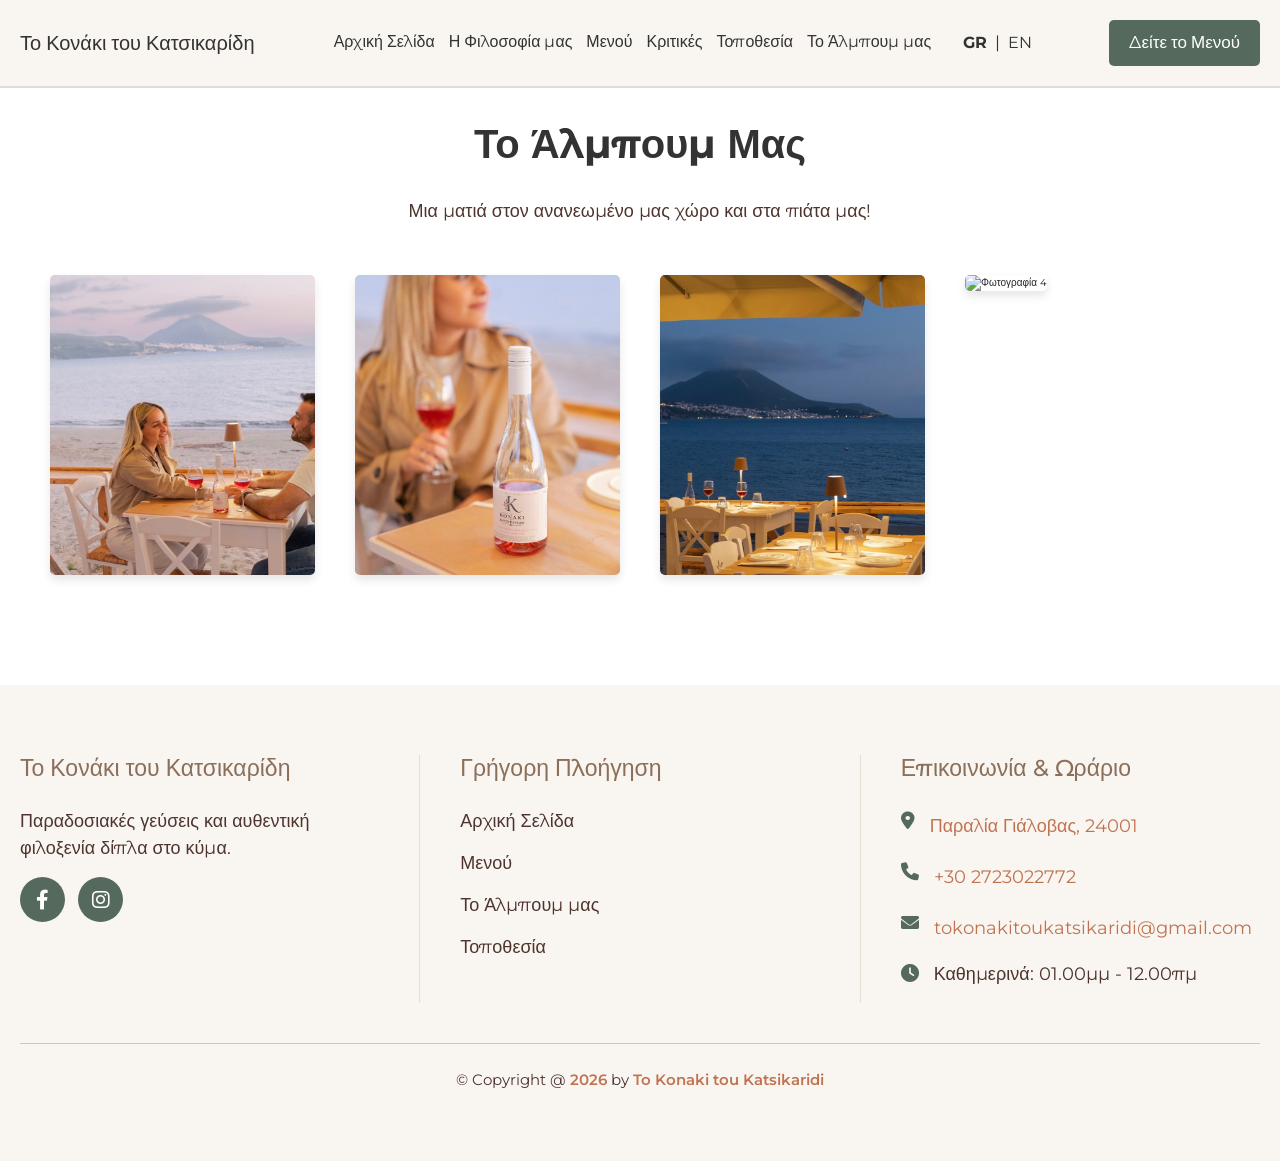
==== album.html @ 1544dc72 "Add Album page, update navigation, and redesign footer section layout" ====
<!DOCTYPE html>
<html lang="gr">

<head>
    <meta charset="UTF-8">
    <meta name="viewport" content="width=device-width, initial-scale=1.0">
    <title data-lang-key="site_title">Το Κονάκι του Κατσικαρίδη - Album</title>

    <!-- CDN links -->
    <link rel="stylesheet" href="https://cdnjs.cloudflare.com/ajax/libs/font-awesome/6.0.0/css/all.min.css">
    <link rel="stylesheet" href="https://cdnjs.cloudflare.com/ajax/libs/bootstrap/4.6.1/css/bootstrap.min.css">

    <!-- Custom CSS file -->
    <link rel="stylesheet" href="style.css">
</head>

<body>
    <!-- header section starts -->
    <header class="header fixed-top">
        <div class="container">
            <div class="row align-items-center justify-content-between">
                <a href="index.html#home" class="logo" data-lang-key="site_title"><span> Το Κονάκι του Κατσικαρίδη</span></a>
                <nav class="nav">
                    <a href="index.html#home" data-lang-key="nav_home">Αρχική Σελίδα</a>
                    <a href="index.html#about" data-lang-key="nav_about">Η Φιλοσοφία μας</a>
                    <a href="ourmenu.html" data-lang-key="nav_menu">Μενού</a>
                    <a href="index.html#reviews" data-lang-key="nav_reviews">Κριτικές</a>
                    <a href="index.html#location" data-lang-key="nav_location">Τοποθεσία</a>
                    <a href="album.html" data-lang-key="nav_album">Album</a> <!-- Το link του Album -->
                    <div class="lang-switch">
                        <a href="#" class="lang-btn" data-lang="gr" onclick="setLanguage('gr'); return false;">GR</a> <span class="separator">|</span>
                        <a href="#" class="lang-btn" data-lang="en" onclick="setLanguage('en'); return false;">EN</a>
                    </div>
                </nav>
                <a href="ourmenu.html" class="link-btn" data-lang-key="btn_menu">Δείτε το Μενού</a>
                <div id="menu-btn" class="fas fa-bars"></div>
            </div>
        </div>
    </header>
    <!-- header section ends -->

    <!-- Album Section -->
    <section class="album-page" id="album-page" style="padding-top: 12rem; min-height: 70vh;">
        <h1 class="heading" data-lang-key="album_title">Το Άλμπουμ μας</h1>
        <p style="text-align: center; font-size: 1.8rem; color: var(--color-dark-brown); margin-bottom: 4rem;" data-lang-key="album_desc">Μια ματιά στον ανανεωμένο μας χώρο και στα πιάτα μας!</p>

        <!-- Χρησιμοποιώ την κλάση photo-gallery που ήδη έχεις στο CSS σου! -->
        <div class="photo-gallery" style="margin: 0 auto; max-width: 1200px;">
            <!-- Βάλε εδώ τις πραγματικές φωτογραφίες σου -->
            <div class="gallery-item">
                <img src="images/IMG_6953.jpeg" alt="Φωτογραφία 1">
            </div>
            <div class="gallery-item">
                <img src="images/IMG_6954.jpeg" alt="Φωτογραφία 2">
            </div>
            <div class="gallery-item">
                <img src="images/IMG_6955.jpeg" alt="Φωτογραφία 3">
            </div>
            <div class="gallery-item">
                <img src="images/DSCF7132.jpg" alt="Φωτογραφία 4">
            </div>
            <!-- Πρόσθεσε όσα div class="gallery-item" χρειάζεσαι -->
        </div>
    </section>

<!-- footer section starts -->
<section class="footer">
    <div class="box-container categories-layout">
        
        <!-- Brand / Social Media -->
        <div class="footer-box">
            <h3 data-lang-key="site_title">Το Κονάκι του Κατσικαρίδη</h3>
            <p data-lang-key="footer_desc">Παραδοσιακές γεύσεις και αυθεντική φιλοξενία δίπλα στο κύμα.</p>
            <div class="share">
                <a href="https://www.facebook.com/share/1BS15jGFNN/?mibextid=wwXIfr" class="fab fa-facebook-f" target="_blank"></a>
                <a href="https://www.instagram.com/to_konaki_tou_katsikaridi?igsh=MTZtYjVvM2cyajFvaA==" class="fab fa-instagram" target="_blank"></a>
            </div>
        </div>

        <div class="footer-divider"></div>
        <div class="footer-divider-mobile"></div>

        <!-- Quick Links -->
        <div class="footer-box links">
            <h3 data-lang-key="footer_links_title">Γρήγορη Πλοήγηση</h3>
            <a href="index.html#home"><span data-lang-key="nav_home">Αρχική Σελίδα</span></a>
            <a href="ourmenu.html"><span data-lang-key="nav_menu">Μενού</span></a>
            <a href="album.html"><span data-lang-key="nav_album">Album</span></a>
            <a href="index.html#location"><span data-lang-key="nav_location">Τοποθεσία</span></a>
        </div>

        <div class="footer-divider"></div>
        <div class="footer-divider-mobile"></div>

        <!-- Contact Info -->
        <div class="footer-box contact-info">
            <h3 data-lang-key="footer_contact_title">Επικοινωνία & Ωράριο</h3>
            <p><i class="fas fa-map-marker-alt"></i> <a href="https://maps.app.goo.gl/4RTwwAuMHnaNDugS8" target="_blank" class="info" data-lang-key="footer_address_text">Παραλία Γιάλοβας, 24001</a></p>
            <p><i class="fas fa-phone"></i> <a href="tel:+302723022772" class="info" data-lang-key="footer_phone_number">+30 2723022772</a></p>
            <p><i class="fas fa-envelope"></i> <a href="mailto:tokonakitoukatsikaridi@gmail.com" class="info" data-lang-key="footer_email_text">tokonakitoukatsikaridi@gmail.com</a></p>
            <p><i class="fas fa-clock"></i> <span data-lang-key="footer_hours_text">Καθημερινά: 01.00μμ - 12.00πμ</span></p>
        </div>

    </div>

    <div class="credit"> &copy; Copyright @ <span id="current-year"></span> by <span>To Konaki tou Katsikaridi</span></div>
</section>
<!-- footer section ends -->

    <!-- Lightbox Structure (Για να δουλεύει το ζουμ στις φώτο, όπως στο script.js σου) -->
    <div id="myLightbox" class="lightbox">
        <span class="close-btn">&times;</span>
        <img class="lightbox-content" id="lightbox-img">
    </div>

    <!-- Custom JS file link -->
    <script src="translations.js"></script>
    <script src="language.js"></script>
    <script src="script.js"></script>
</body>
</html>
---- style.css ----
@import url('https://fonts.googleapis.com/css2?family=Montserrat:wght@100;200;300;400;500;600&display=swap');

:root {
    --color-brand-green: #556a5d;
    --color-cream: #f9f6f1;
    --color-mocca: #8b6f5a;
    --color-dark-brown: #4e342e;
    --color-terracotta: #c17351;
    --color-gray: #d1c7b7;
    
   
    --bg-primary: var(--color-cream);
    --text-main: var(--color-dark-brown);
    --accent-color: var(--color-terracotta);
    --button-bg: var(--color-brand-green);
    --button-hover: var(--color-dark-brown);
    --white: #fff;
    --black: #333;
    --border: 0.2rem solid rgba(0, 0, 0, 0.1);
    --box-shadow: 0 0.5rem 1rem rgba(0, 0, 0, 0.1);
    --font-heading: 'Montserrat', sans-serif;
    --font-body: 'Montserrat', sans-serif;
}

* {
    font-family: 'Montserrat', sans-serif;
    margin: 0; padding: 0;
    box-sizing: border-box;
    outline: none; border: none;
    text-decoration: none !important;
}

*::-webkit-scrollbar {
    height: 0.5rem;
    width: 1rem;
}

*::-webkit-scrollbar-track {
    background-color: transparent;
}

*::-webkit-scrollbar-thumb {
    background-color: var(--color-gray);
}

html {
    font-size: 62.5%;
    overflow-x: hidden;
    scroll-behavior: smooth;
    scroll-padding-top: 6.5rem;
}

.link-btn {
    display: inline-block;
    padding: 1rem 3rem;
    border-radius: 0.5rem;
    background-color: var(--button-bg);
    cursor: pointer;
    font-size: 1.7rem;
    color: var(--white);
}

.link-btn:hover {
    background-color: var(--button-hover);
    color: var(--white);
}

.header {
    padding: 2rem;
    border-bottom: var(--border);
    background-color: var(--color-cream);
}

.header .logo {
    font-size: 2rem;
    color: var(--black);
}

.header .logo span {
    color: var(--color-terracotta);
}

.header .nav a {
    margin: 0 1rem;
    font-size: 1.7rem;
    color: var(--black);
}

.header .nav a:hover {
    color: var(--color-terracotta);
}

.lang-switch {
    display: inline-block;
    margin-left: 20px;
}

.lang-switch a {
    margin: 0 5px !important;
}

.lang-switch a.active {
    color: var(--color-terracotta);
}

.lang-switch .separator {
    font-size: 1.7rem;
    color: var(--black);
}

h1, h2, h3, h4 {
    font-family: var(--font-heading);
    color: var(--color-mocca);
}

#menu-btn {
    font-size: 2.5rem;
    color: var(--black);
    cursor: pointer;
    display: none;
}

.heading {
    text-align: center;
    font-size: 4rem;
    color: var(--black);
    font-weight: bolder;
    margin-bottom: 3rem;
}

.header .active {
    background-color: var(--white);
    box-shadow: var(--box-shadow);
    border: 0;
}


section {
    padding: 7rem 2rem;
}


/*HOME SECTION*/
.home {
    background: url(images/DSCF7115-Edit.jpg) no-repeat;
    background-size: cover;
    background-position: center;
}

.home .container {
    max-width: 55rem;
    width: 100%;
    padding: 2rem;
}

.home .container h3 {
    font-size: 5rem;
    color: var(--color-cream);
    padding: 1rem 0;
    justify-content: center;
    align-items: center;
    text-align: center;
}

.home .container p {
    line-height: 2;
    font-size: 1.5rem;
    color: var(--color-cream);
    padding: 1rem 0;
    margin-bottom: 1rem;
    justify-content: center;
    align-items: center;
    text-align: center;
    margin-top: 1rem;

}


/*ABOUT SECTION*/
.about .container {
    max-width: 1400px;
    width: 95%;
    background-color: #efedeb;
    padding: 3rem 4rem;
    border-radius: .5rem;
    box-shadow: var(--box-shadow);
}

.about .row {
    min-height: 50vh;
}

.about .container span{
    font-size: 4rem;
    font-style: italic;
    font-weight: 500;
    color: var(--color-mocca);
    margin-bottom: 1rem;
}

.about .container h3{
    font-size: 2.5rem;
    color: var(--black);
    margin-top: 1rem;
}

.about .container img {
    margin-bottom: 2rem;
    border-radius: 1rem;
    box-shadow: var(--box-shadow);
}

.about .container p{
    padding: 1rem 0;
    font-size: 1.8rem;
    color: var(--black);
    line-height: 2;
}


/*OUR MENU SECTION*/
.ourmenu {
    background-color: var(--white);
}

.ourmenu h1 {
    color: var(--color-mocca);
    padding: 3rem 2rem;
    margin-top: 4rem;
    padding-bottom: 4rem;
    justify-content: center;
    align-items: center;
    text-align: center;
    font-weight: 800;
    font-size: 3rem;
    font-style: italic;
    text-transform: none;
    margin-bottom: 2rem;   
}

.ourmenu .box-container {
    display: grid;
    grid-template-columns: 1fr;
    gap: 2rem;
    align-items: start;
}

.ourmenu .box-container .box {
    text-align: center;
    padding: 2rem;
    background-color: var(--color-cream);
    box-shadow: var(--box-shadow);
    border-radius: .5rem;
}

.ourmenu .box-container .box h3 {
    font-size: 3rem;
    font-weight: bold;
    text-transform: uppercase;
    font-style: italic;
    text-align: center;
    margin-top: 2rem;
    margin-bottom: 2rem;
    text-transform: none;
    padding: 1rem 0;
    color: var(--color-dark-brown);
}

.ourmenu .box-container .box p {
    font-size: 2rem;
    color: var(--color-dark-brown);
    line-height: 2;
    text-align: left;
    margin-top: 2rem;
    margin-bottom: 2rem;
}

.ourmenu .box-container .box .menu-list {
    margin-top: 2rem;
    margin-bottom: 2rem;
}

.ourmenu .box-container .box .menu-item {
    display: grid;
    grid-template-columns: 1fr auto;
    align-items: center;
    font-size: 2rem;
    color: var(--color-dark-brown);
    padding: 1rem 0;
    border-bottom: 1px dashed var(--color-gray);
    text-align: left;
}

.ourmenu .box-container .box .menu-item:last-child {
    border-bottom: none;
}

.ourmenu .box-container .box .menu-item span:first-child {
    grid-column: 1 / 2;
}

.ourmenu .box-container .box .menu-item span:nth-child(2):not(.description) {
    grid-column: 2 / 3;
    font-weight: 600;
    margin-left: 1rem;
    color: var(--color-mocca);
}

.ourmenu .box-container .box .menu-item span.description {
    grid-column: 1 / -1;
    font-size: 1.4rem;
    color: var(--color-mocca);
    margin-top: 0.5rem;
    font-weight: normal;
    line-height: 1.5;
    margin-bottom: 2rem;
}

.daily-dishes-item {
    display: flex !important;
    flex-direction: column;
    justify-content: center;
    align-items: center;
    border-bottom: none !important;
}

.daily-dishes-item span:first-child {
    margin-bottom: 1rem;
    text-align: center;
}

.daily-dishes-item span.description {
    text-align: center;
    margin-bottom: 0 !important;
}

.ourmenu h4.heading{
    font-size: 2rem;
    font-weight: bold;
    text-transform: uppercase;
    font-style: italic;
    text-align: center;
    margin-top: 2rem;
    margin-bottom: 2rem;
    text-transform: none;
    padding: 1rem 0;
    color: var(--color-dark-brown);
}

.ourmenu .box-container .box .options {
    margin-top: 2rem;
    margin-bottom: 2rem;
}

.ourmenu .box-container .box .options span.description {
    grid-column: 1 / -1;
    font-size: 1.4rem;
    color: var(--color-mocca);
    margin-top: 0.5rem;
    font-weight: normal;
    line-height: 1.5;
    margin-bottom: 2rem;
}


/*REVIEWS SECTION*/
.reviews {
    background-color: #dcd5cb;
    box-shadow: var(--box-shadow);
    border-radius: .5rem;
    margin: 2rem;
    border: 0;
    outline: 0;
    padding: 2rem;
}

.reviews h1 {
    color: var(--color-dark-brown);
}

.reviews .review-slider {
    padding-bottom: 4rem;
}

.reviews .box {
    text-align: center;
    padding: 2rem;
    background-color: var(--white);
    box-shadow: var(--box-shadow);
    border-radius: .5rem;
    height: auto;
}

.reviews .box i {
    color: var(--color-terracotta);
    font-size: 1.5rem;
    padding: 0 0.1rem;
}

.reviews .box h3 {
    font-size: 2rem;
    padding: 1rem 0;
    color: var(--black);
}

.reviews .box p {
    font-size: 1.5rem;
    color: var(--black);
    line-height: 2;
    padding: 1rem 0;
}

.swiper-pagination-bullet-active {
    background: var(--color-terracotta) !important;
}

.swiper-button-next,
.swiper-button-prev {
    color: var(--color-brand-green) !important;
    background: rgba(255, 255, 255, 0.4);
    backdrop-filter: blur(8px);
    -webkit-backdrop-filter: blur(8px);
    border-radius: 50%;
    width: 40px !important;
    height: 40px !important;
    opacity: 0;
    transition: opacity 0.3s ease, background 0.3s ease;
}

.swiper-button-next::after,
.swiper-button-prev::after {
    font-size: 1.8rem !important;
    font-weight: bold;
}

.review-slider:hover .swiper-button-next,
.review-slider:hover .swiper-button-prev {
    opacity: 1;
}

.swiper-button-next:hover,
.swiper-button-prev:hover {
    background: rgba(255, 255, 255, 0.7);
}



/*LOCATION SECTION*/
.location h1 {
    color: var(--color-mocca);
}

.location .container {
    display: grid;
    grid-template-columns: repeat(auto-fit, minmax(25rem, 1fr));
    gap: 2rem;
}


/*FOOTER SECTION*/
.footer {
    background-color: var(--color-cream); 
}

.footer .categories-layout {
    display: grid;
    grid-template-columns: 1fr auto 1fr auto 1fr; 
    gap: 3rem; 
    align-items: flex-start; 
    text-align: left; 
}

.footer-divider {
    width: 1px; 
    background-color: var(--color-gray); 
    height: 100%; 
    min-height: 200px;
    opacity: 0.5; 
    margin: 0 1rem;
}

.footer-divider-mobile {
    display: none;
}

.footer .categories-layout .footer-box h3 {
    font-size: 2.3rem;
    color: var(--color-mocca);
    margin-bottom: 2.5rem;
    justify-content: flex-start;
    min-height: auto;
}

/* text and links */
.footer .categories-layout .footer-box p {
    font-size: 1.8rem;
    color: var(--color-dark-brown);
    margin-bottom: 1.5rem;
    display: flex;
    align-items: flex-start;
    gap: 1.5rem;
}

.footer .categories-layout .footer-box p i {
    color: var(--color-brand-green);
    font-size: 1.8rem;
    margin-top: 0.3rem;
}

/* Quick Links */
.footer .categories-layout .footer-box.links a {
    font-size: 1.8rem;
    color: var(--color-dark-brown);
    margin-bottom: 1.5rem;
    display: block; 
    transition: 0.3s;
}

.footer .categories-layout .footer-box.links a:hover {
    color: var(--color-terracotta);
    transform: translateX(5px); 
}

/* Social Media Buttons */
.footer .categories-layout .footer-box .share {
    margin-top: 1.5rem;
}

.footer .categories-layout .footer-box .share a {
    height: 4.5rem;
    width: 4.5rem;
    line-height: 4.5rem;
    border-radius: 50%;
    font-size: 2rem;
    color: var(--white);
    background-color: var(--color-brand-green);
    margin-right: 1rem;
    text-align: center;
    display: inline-block;
    transition: 0.3s ease;
}

.footer .categories-layout .footer-box .share a:hover {
    background-color: var(--color-terracotta);
}

/* links footer */
.footer .categories-layout .footer-box p a.info {
    text-decoration: none;
    color: var(--color-terracotta);
    line-height: 2;
    font-size: 1.8rem;
    text-decoration: underline var(--color-terracotta);
    text-underline-offset: 5px;
    text-decoration-thickness: 2px;
}
.footer .categories-layout .footer-box p a.info:hover {
    text-decoration: underline var(--color-brand-green);
}

.footer .credit {
    text-align: center;
    border-top: 1px solid var(--color-gray); 
    padding-top: 2.5rem;
    margin-top: 4rem;
    font-size: 1.5rem;
    color: var(--color-dark-brown);
}

.footer .credit span {
    color: var(--color-terracotta); 
    font-weight: 600; 
}


@media (max-width: 768px) {
    .footer .categories-layout {
        grid-template-columns: 1fr !important; 
        text-align: center !important;
        gap: 3rem;
    }
    
    .footer-divider {
        display: none !important; 
    }
    
    .footer-divider-mobile {
        display: block;
        height: 1px;
        width: 60%; 
        background-color: var(--color-gray);
        margin: 0 auto; 
        opacity: 0.5;
    }

    .footer .categories-layout .footer-box {
        align-items: center !important;
    }
    
    .footer .categories-layout .footer-box h3 {
        justify-content: center !important;
        text-align: center;
    }
    
    .footer .categories-layout .footer-box p {
        justify-content: center !important;
        text-align: center;
    }
}



/* Media queries */
@media (max-width: 1200px) {
    html {
        font-size: 55%;
    }

    .header .link-btn {
        display: none;
    }

    #menu-btn {
        display: inline-block;
        transition: 0.2s linear;
    }

    #menu-btn.fa-times {
        transform: rotate(180deg);
    }

    section {
        padding: 5rem 2rem;
    }

    .header .nav {
        display: flex;
        position: absolute;
        top: 99%; left: 0; right: 0;
        background-color: var(--color-cream);
        color: var(--color-dark-brown);
        border-top: var(--border);
        border-bottom: var(--border);
        padding: 1rem 0;
        text-align: center;
        flex-flow: column;
        align-items: center;
        clip-path: polygon(0 0, 100% 0, 100% 0, 0 0);
        transition: 0.2s linear;
    }

    .header .nav a:hover {
        color: var(--color-terracotta);
    }

    .header .nav.active {
        clip-path: polygon(0 0, 100% 0, 100% 100%, 0 100%);
    }

    .header .nav a {
        margin: 1rem 0;
        font-size: 2rem;
    }

    .lang-switch {
        margin-left: 0;
        margin-top: 1rem;
        margin-bottom: 1rem;
    }

    .home {
       background-position: center;
    }

    .home .content {
        width: auto;
    }

    .footer {
        text-align: center;
        font-size: 1.5rem;
        padding: 3rem 2rem;
    }

    .footer .box-container .box{
        height: auto;
        width: 100%;
    }

    .footer .box-container .box .map {
        height: 100%;
        width: 100%;
        margin-bottom: 2rem;
    }

    .footer .box-container .box .map iframe{
        height: 100%;
        width: 80%;
        margin-bottom: 2rem;
    }

    
}

@media (max-width: 768px) {
    section {
        padding: 3rem 1rem;
    }

    .home .min-vh-100 {
        min-height: 50vh !important;
    }
}

@media (max-width: 450px) {
    html {
        font-size: 50%;
    }

    .home .content h3 {
        font-size: 4rem;
    }

    .home .min-vh-100 {
        min-height: 60vh !important;
    }
   
    .heading {
        font-size: 3rem;
    }

    .footer {
        text-align: center;
    }

    .footer .box-container {
        grid-template-columns: repeat(auto-fit, minmax(13rem, 1fr));
        gap: 2rem;
        justify-content: center;
        align-items: stretch;
    }
}




/* photos atmosphere & menu */

/* home page gallery */
.photo-gallery {
    display: grid;
    grid-template-columns: repeat(auto-fit, minmax(28rem, 1fr));
    gap: 2rem;
    margin: 2rem;
}

.atmosphere-container {
    background-color: #faf5ef;
    padding: 2rem;
    margin: 2rem;
    border-radius: .5rem;
    box-shadow: var(--box-shadow);
    border: 0;
    outline: 0;    
}

.photo-gallery .gallery-item {
    width: 100%;
    height: 80rem;
    background-color: var(--white);
    border-radius: .5rem;
    box-shadow: var(--box-shadow);
    padding: 10px;
    overflow: hidden;
}

.photo-gallery .gallery-item img {
    width: 100%;
    height: 100%;
    object-fit: cover;
    object-position: center;
    border-radius: .3rem;
    cursor: pointer;
    transition: transform 0.3s ease;
}

.photo-gallery .gallery-item img:hover {
    transform: scale(1.05);
}

/* lightbox for click on photos */
.lightbox {
    display: none;
    position: fixed;
    z-index: 9999;
    left: 0;
    top: 0;
    width: 100%;
    height: 100%;
    background-color: rgba(0,0,0,0.85);
    align-items: center;
    justify-content: center;
    overflow: hidden;
}

.lightbox-content {
    max-width: 80%;
    max-height: 90%;
    border-radius: .5rem;
    box-shadow: 0 0 2rem rgba(0,0,0,0.5);
}

.close-btn {
    position: absolute;
    top: 2rem;
    right: 4rem;
    color: #fff;
    font-size: 5rem;
    font-weight: 300;
    cursor: pointer;
    transition: 0.3s;
}

.close-btn:hover {
    color: var(--color-terracotta);
}

/* menu images */
.menu-hero {
    width: 100%;
    padding: 0 2rem;
    margin-bottom: 4rem;
}

.menu-hero img {
    width: 100%;
    height: 45vh;
    object-fit: cover;
    border-radius: .5rem;
    box-shadow: var(--box-shadow);
}

.menu-divider-img {
    width: 100%;
    margin: 2rem 0;
}

.menu-divider-img img {
    width: 100%;
    height: 40vh;
    object-position: center top;
    object-fit: cover;
    border-radius: .5rem;
    box-shadow: var(--box-shadow);
}

@media (max-width: 768px) {
    .photo-gallery .gallery-item {
        height: 25rem;
    }

    .photo-gallery .gallery-item img.zoom-wine {
        object-position: 70% 85%;
        transform: scale(1.8);
        transform-origin: 70% 85%;
    }

    .photo-gallery .gallery-item img.zoom-view {
        transform: scale(1.2);
        transform-origin: 50% 50%;
    }

    .photo-gallery .gallery-item img.zoom-atmos {
        transform: scale(1.8);
        transform-origin: 50% 50%;
    }

    .menu-hero img, 
    .menu-divider-img img {
        height: 30vh;
    }
}

/* Our Album page */
.album-page .gallery-item {
    height: 35rem;  
    padding: 2;
    background-color: transparent; 
    box-shadow: none; 
}

.album-page .gallery-item img {
    width: 100%;
    height: 100%;    
    object-fit: cover; 
    object-position: center 70%; 
    border-radius: .5rem;
    max-height: 300px;
    box-shadow: var(--box-shadow); 
    transition: transform 0.3s ease;
}

@media (max-width: 768px) {
    .album-page .gallery-item {
        height: 25rem;
    }
}

/* NAVBAR */

.header .container {
    max-width: 1400px; 
}


.header .nav a {
    margin: 0 0.7rem; 
    font-size: 1.6rem; 
}

.link-btn {
    padding: 1rem 2rem; 
}
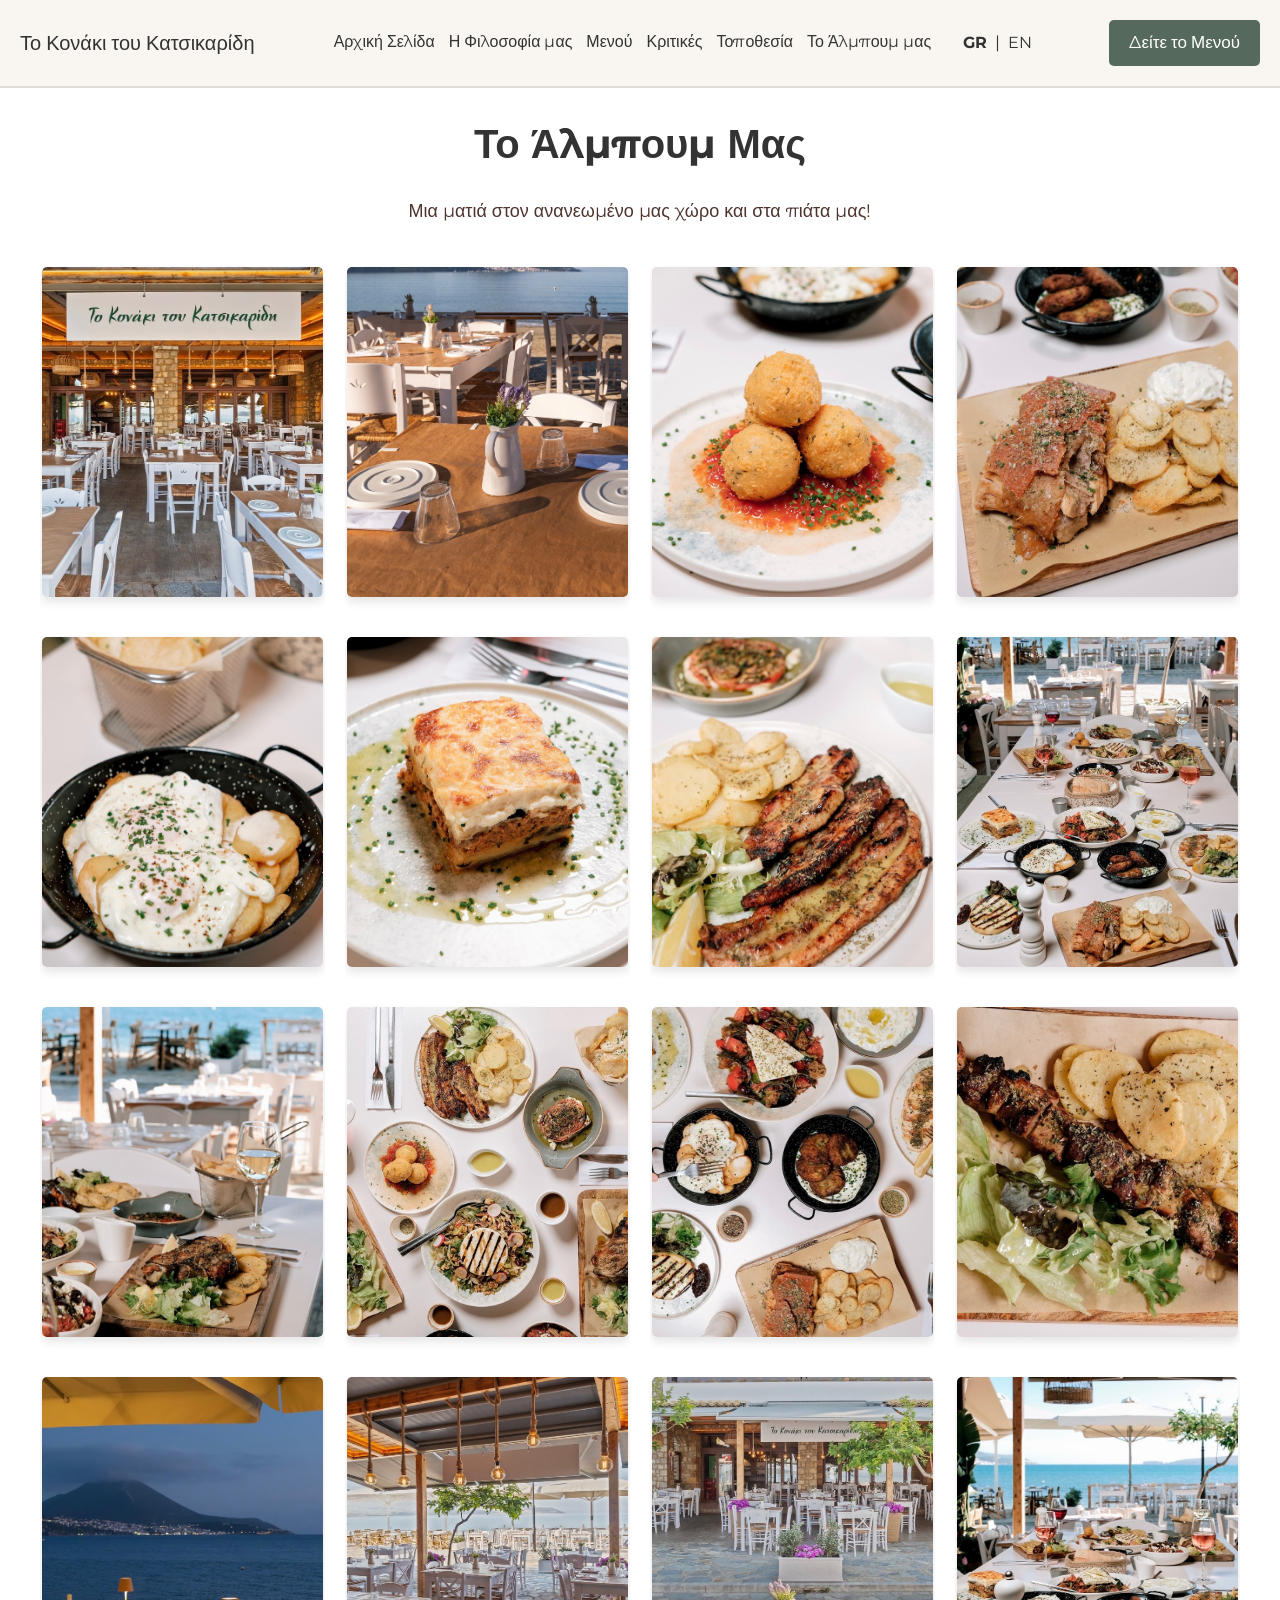
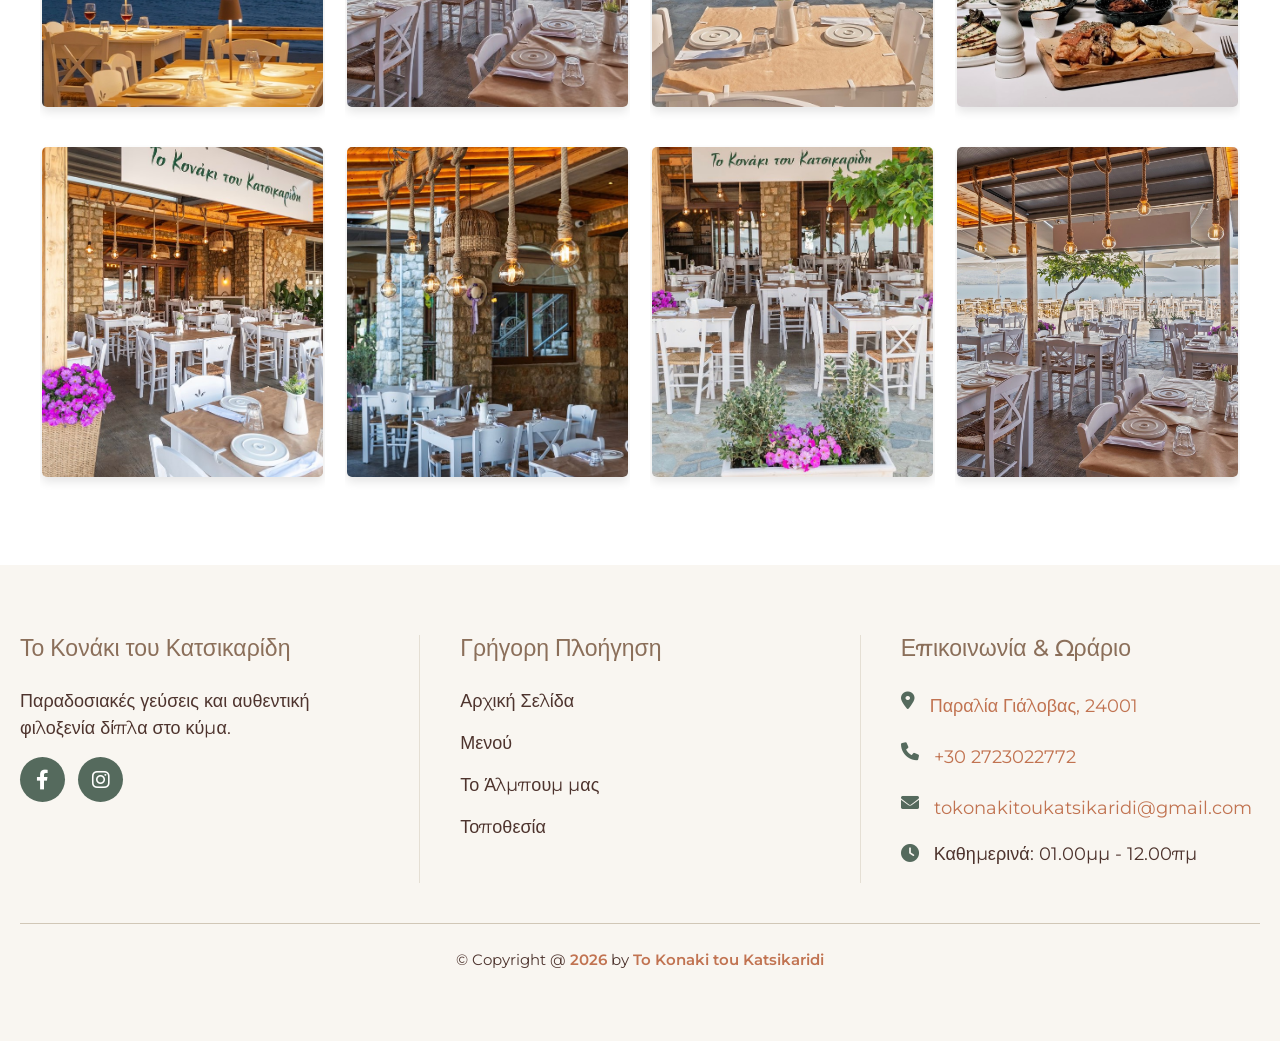
==== commit d53decc4: "Fix CSS validation error and improve album image scaling on mobile" ====
--- a/album.html
+++ b/album.html
@@ -26,7 +26,7 @@
                     <a href="ourmenu.html" data-lang-key="nav_menu">Μενού</a>
                     <a href="index.html#reviews" data-lang-key="nav_reviews">Κριτικές</a>
                     <a href="index.html#location" data-lang-key="nav_location">Τοποθεσία</a>
-                    <a href="album.html" data-lang-key="nav_album">Album</a> <!-- Το link του Album -->
+                    <a href="album.html" data-lang-key="nav_album">Album</a>
                     <div class="lang-switch">
                         <a href="#" class="lang-btn" data-lang="gr" onclick="setLanguage('gr'); return false;">GR</a> <span class="separator">|</span>
                         <a href="#" class="lang-btn" data-lang="en" onclick="setLanguage('en'); return false;">EN</a>
@@ -43,23 +43,67 @@
     <section class="album-page" id="album-page" style="padding-top: 12rem; min-height: 70vh;">
         <h1 class="heading" data-lang-key="album_title">Το Άλμπουμ μας</h1>
         <p style="text-align: center; font-size: 1.8rem; color: var(--color-dark-brown); margin-bottom: 4rem;" data-lang-key="album_desc">Μια ματιά στον ανανεωμένο μας χώρο και στα πιάτα μας!</p>
-
-        <!-- Χρησιμοποιώ την κλάση photo-gallery που ήδη έχεις στο CSS σου! -->
         <div class="photo-gallery" style="margin: 0 auto; max-width: 1200px;">
-            <!-- Βάλε εδώ τις πραγματικές φωτογραφίες σου -->
             <div class="gallery-item">
-                <img src="images/IMG_6953.jpeg" alt="Φωτογραφία 1">
+                <img src="images/IMG_0713.jpeg" alt="Φωτογραφία 1">
             </div>
             <div class="gallery-item">
-                <img src="images/IMG_6954.jpeg" alt="Φωτογραφία 2">
+                <img src="images/IMG_0708.jpeg" alt="Φωτογραφία 2">
             </div>
             <div class="gallery-item">
-                <img src="images/IMG_6955.jpeg" alt="Φωτογραφία 3">
+                <img src="images/IMG_0717.jpeg" alt="Φωτογραφία 3">
             </div>
             <div class="gallery-item">
-                <img src="images/DSCF7132.jpg" alt="Φωτογραφία 4">
+                <img src="images/IMG_0718.jpeg" alt="Φωτογραφία 4">
             </div>
-            <!-- Πρόσθεσε όσα div class="gallery-item" χρειάζεσαι -->
+            <div class="gallery-item">
+                <img src="images/IMG_0719.jpeg" alt="Φωτογραφία 5">
+            </div>
+            <div class="gallery-item">
+                <img src="images/IMG_0721.jpeg" alt="Φωτογραφία 6">
+            </div>
+            <div class="gallery-item">
+                <img src="images/IMG_0723.jpeg" alt="Φωτογραφία 7">
+            </div>
+            <div class="gallery-item">
+                <img src="images/IMG_0724.jpeg" alt="Φωτογραφία 8">
+            </div>
+            <div class="gallery-item">
+                <img src="images/IMG_0725.jpeg" alt="Φωτογραφία 9">
+            </div>
+            <div class="gallery-item">
+                <img src="images/IMG_0726.jpeg" alt="Φωτογραφία 10">
+            </div>
+            <div class="gallery-item">
+                <img src="images/IMG_0727.jpeg" alt="Φωτογραφία 11">
+            </div>
+            <div class="gallery-item">
+                <img src="images/IMG_0731.jpeg" alt="Φωτογραφία 12">
+            </div>
+            <div class="gallery-item">
+                <img src="images/IMG_0738.jpeg" alt="Φωτογραφία 13">
+            </div>
+            <div class="gallery-item">
+                <img src="images/IMG_0743.jpeg" alt="Φωτογραφία 14">
+            </div>
+            <div class="gallery-item">
+                <img src="images/IMG_0745.jpeg" alt="Φωτογραφία 15">
+            </div>
+            <div class="gallery-item">
+                <img src="images/IMG_0774.jpeg" alt="Φωτογραφία 16">
+            </div>
+            <div class="gallery-item">
+                <img src="images/IMG_0779.jpeg" alt="Φωτογραφία 17">
+            </div>
+            <div class="gallery-item">
+                <img src="images/IMG_0780.jpeg" alt="Φωτογραφία 18">
+            </div>
+            <div class="gallery-item">
+                <img src="images/IMG_0781.jpeg" alt="Φωτογραφία 19">
+            </div>
+            <div class="gallery-item">
+                <img src="images/IMG_0782.jpeg" alt="Φωτογραφία 20">
+            </div>
         </div>
     </section>
 
--- a/style.css
+++ b/style.css
@@ -698,7 +698,6 @@
         width: 80%;
         margin-bottom: 2rem;
     }
-
     
 }
 
@@ -884,7 +883,7 @@
 /* Our Album page */
 .album-page .gallery-item {
     height: 35rem;  
-    padding: 2;
+    padding: 2px;
     background-color: transparent; 
     box-shadow: none; 
 }
@@ -895,19 +894,22 @@
     object-fit: cover; 
     object-position: center 70%; 
     border-radius: .5rem;
-    max-height: 300px;
+    max-height: 330px;
     box-shadow: var(--box-shadow); 
     transition: transform 0.3s ease;
 }
 
 @media (max-width: 768px) {
     .album-page .gallery-item {
-        height: 25rem;
+        height: auto;
+    }
+    .album-page .gallery-item img {
+        height: auto;
+        max-height: none;
     }
 }
 
 /* NAVBAR */
-
 .header .container {
     max-width: 1400px; 
 }
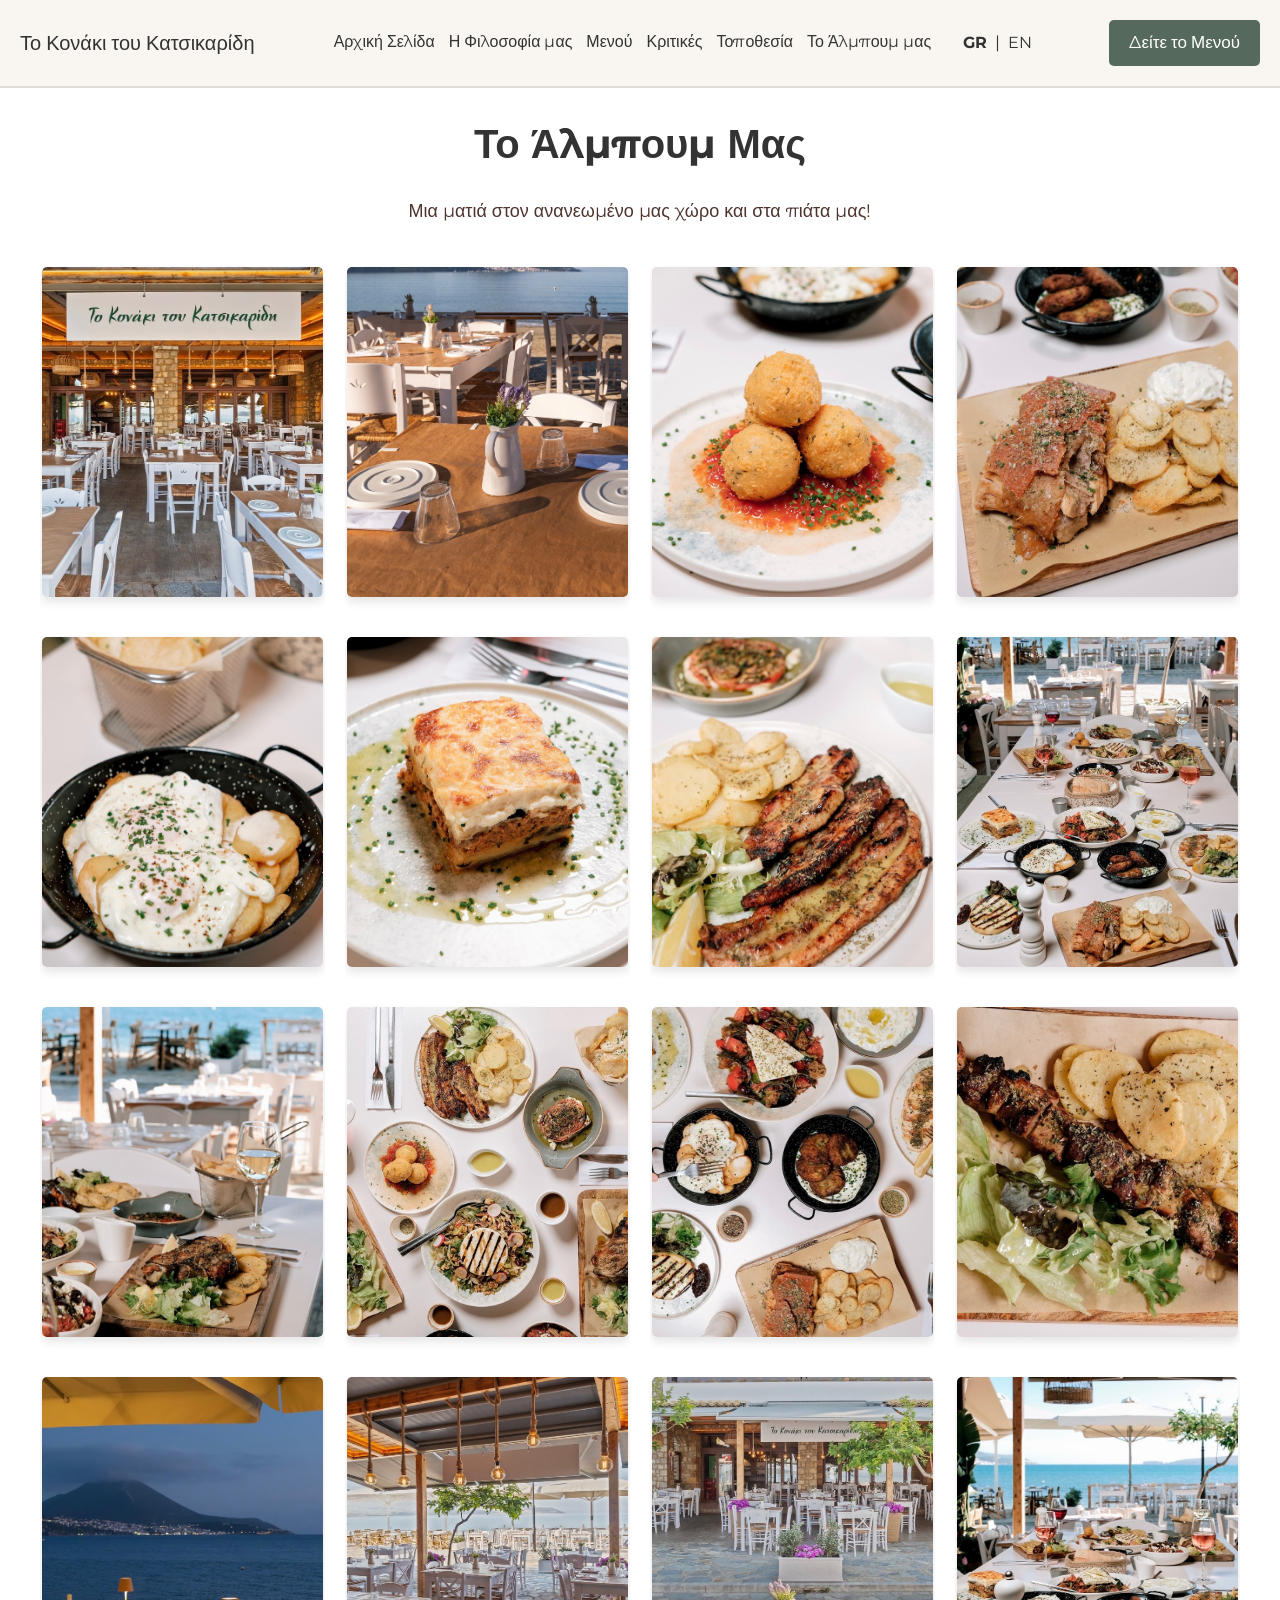
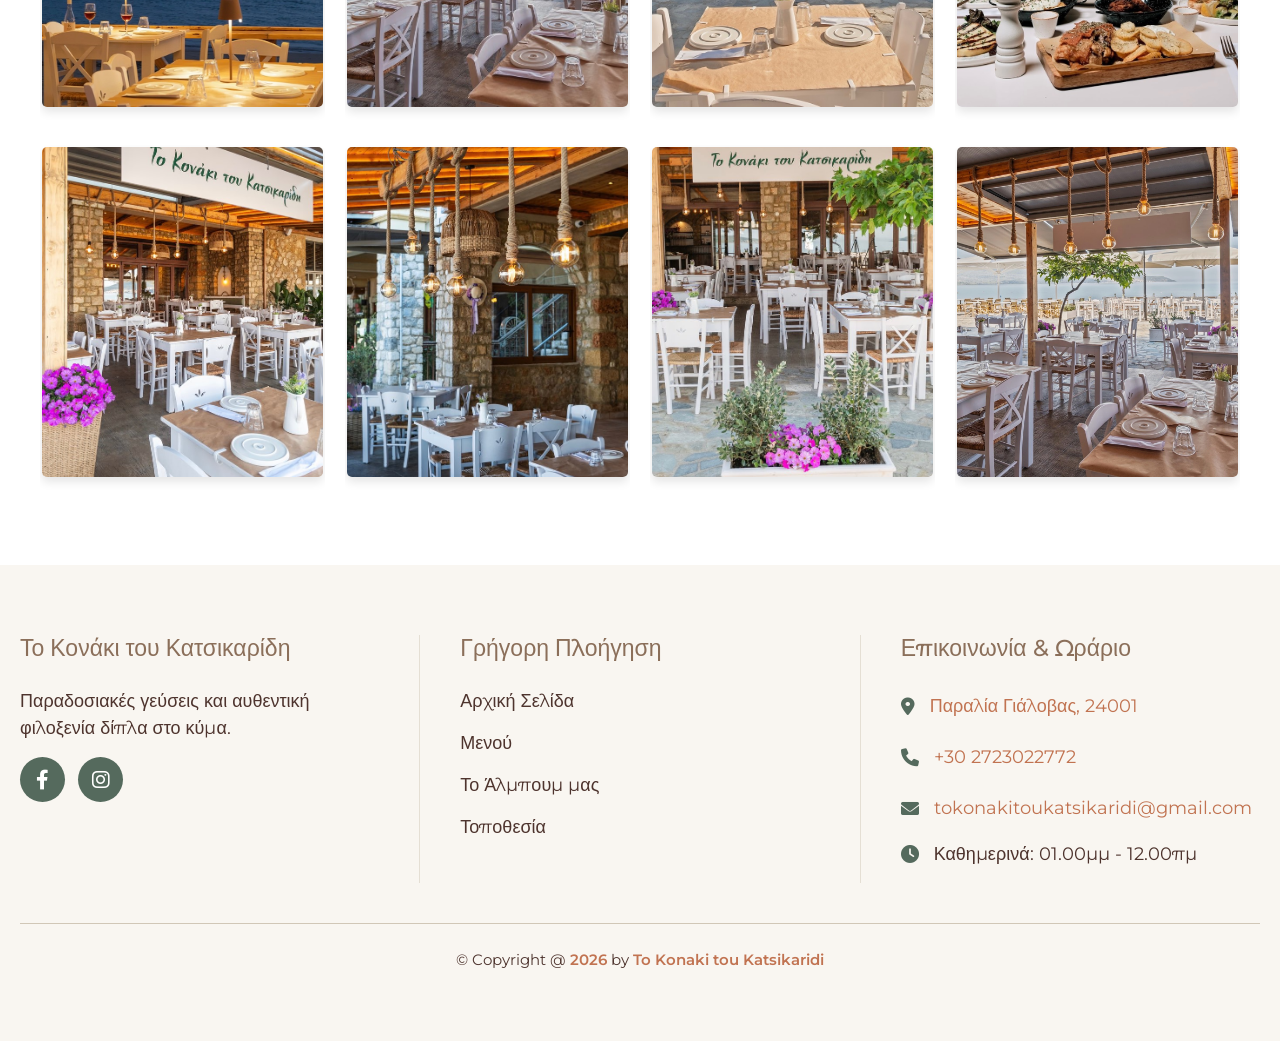
==== commit e1851292: "Cleanup comments and formatting across scripts and styles" ====
--- a/album.html
+++ b/album.html
@@ -151,7 +151,7 @@
 </section>
 <!-- footer section ends -->
 
-    <!-- Lightbox Structure (Για να δουλεύει το ζουμ στις φώτο, όπως στο script.js σου) -->
+    <!-- Lightbox Structure -->
     <div id="myLightbox" class="lightbox">
         <span class="close-btn">&times;</span>
         <img class="lightbox-content" id="lightbox-img">
--- a/style.css
+++ b/style.css
@@ -134,7 +134,6 @@
     border: 0;
 }
 
-
 section {
     padding: 7rem 2rem;
 }
@@ -172,7 +171,6 @@
     align-items: center;
     text-align: center;
     margin-top: 1rem;
-
 }
 
 
@@ -497,14 +495,14 @@
     color: var(--color-dark-brown);
     margin-bottom: 1.5rem;
     display: flex;
-    align-items: flex-start;
+    align-items: center;
     gap: 1.5rem;
 }
 
 .footer .categories-layout .footer-box p i {
     color: var(--color-brand-green);
     font-size: 1.8rem;
-    margin-top: 0.3rem;
+    margin-top: 0;
 }
 
 /* Quick Links */
@@ -914,7 +912,6 @@
     max-width: 1400px; 
 }
 
-
 .header .nav a {
     margin: 0 0.7rem; 
     font-size: 1.6rem; 
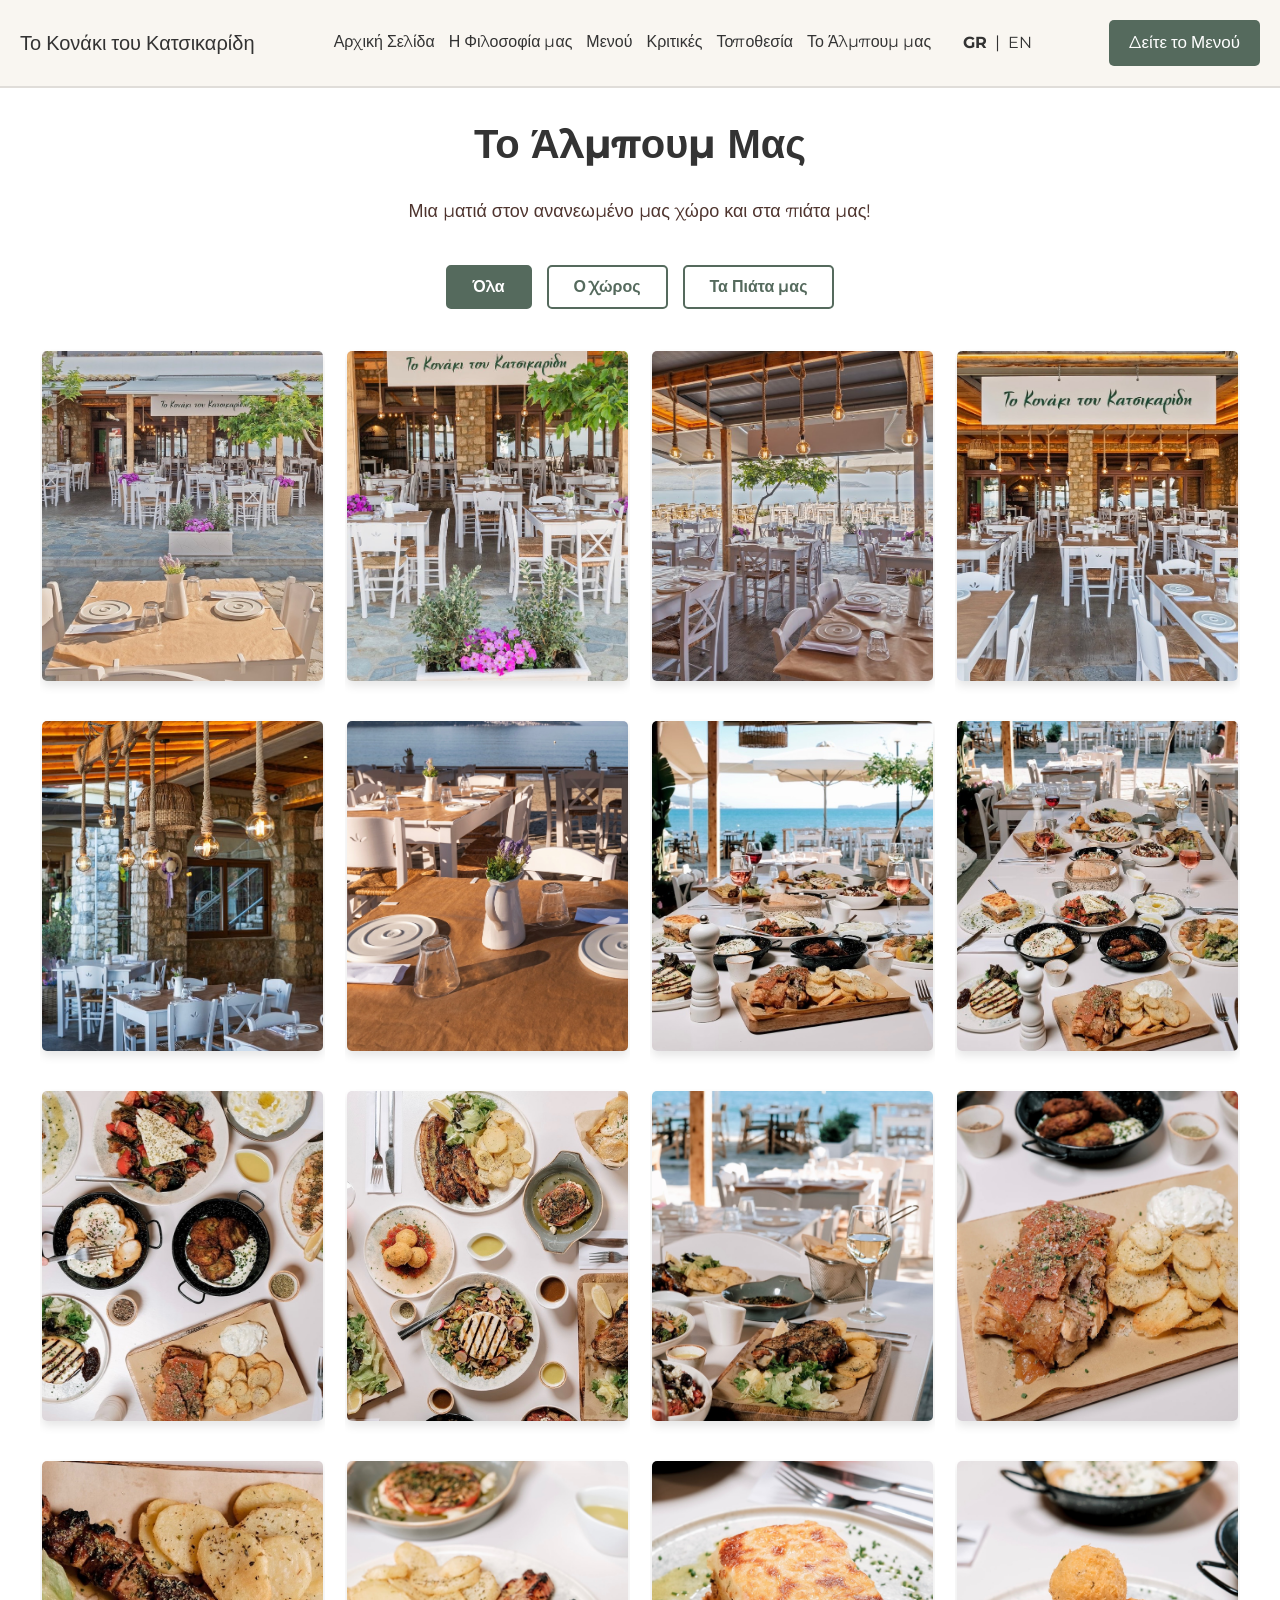
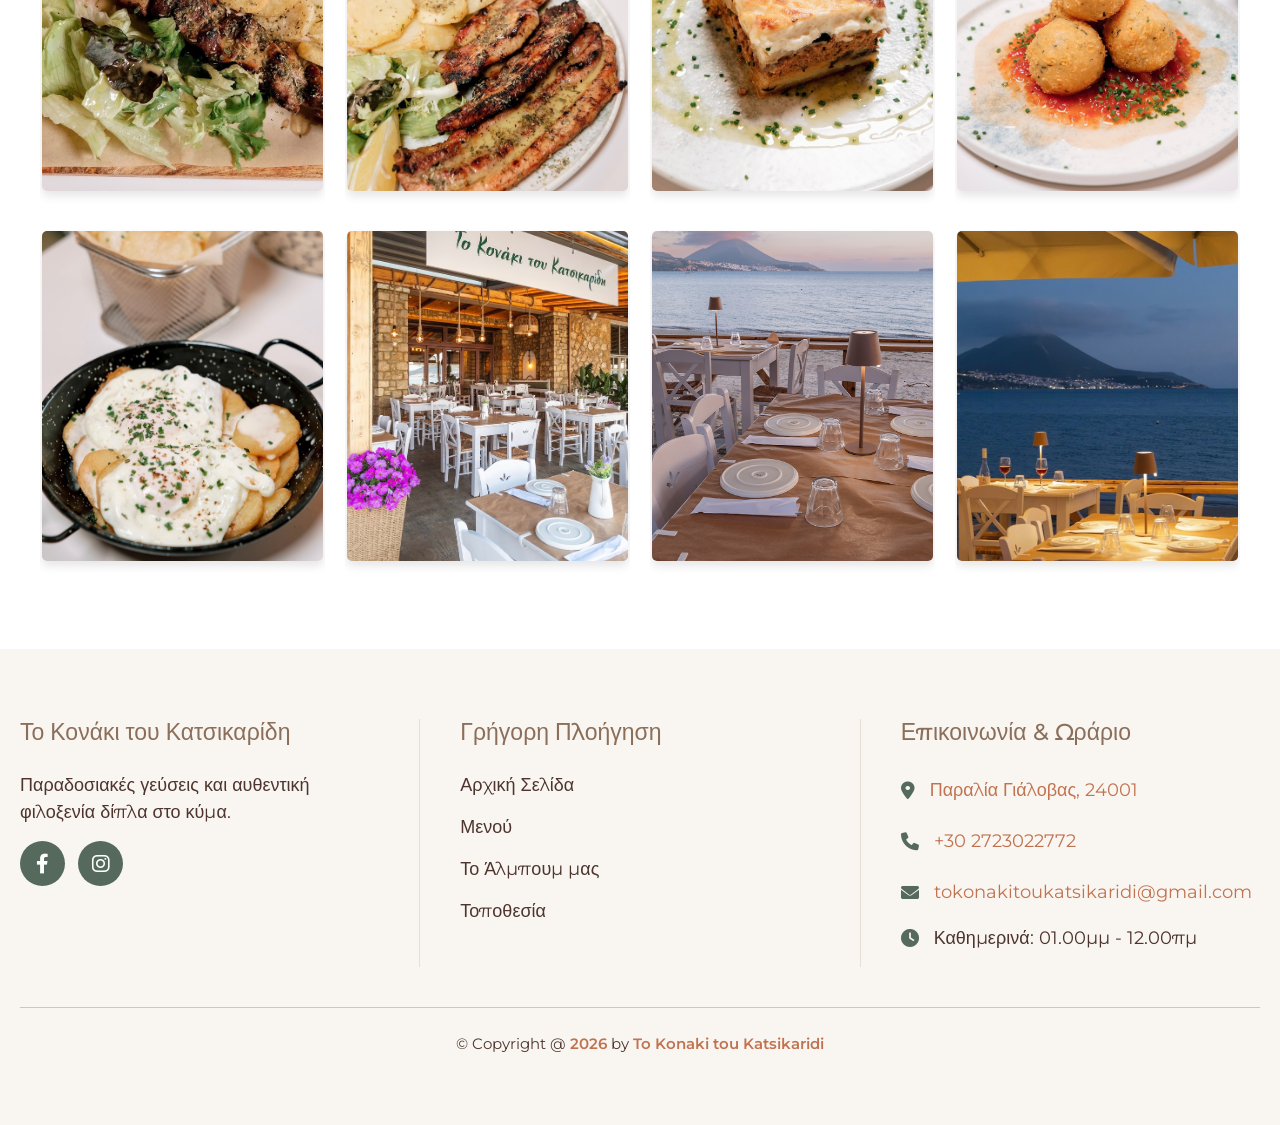
==== commit 25e5b039: "Implement category filtering on the album page" ====
--- a/album.html
+++ b/album.html
@@ -43,67 +43,82 @@
     <section class="album-page" id="album-page" style="padding-top: 12rem; min-height: 70vh;">
         <h1 class="heading" data-lang-key="album_title">Το Άλμπουμ μας</h1>
         <p style="text-align: center; font-size: 1.8rem; color: var(--color-dark-brown); margin-bottom: 4rem;" data-lang-key="album_desc">Μια ματιά στον ανανεωμένο μας χώρο και στα πιάτα μας!</p>
-        <div class="photo-gallery" style="margin: 0 auto; max-width: 1200px;">
-            <div class="gallery-item">
-                <img src="images/IMG_0713.jpeg" alt="Φωτογραφία 1">
+       
+        <!-- Filter Buttons -->
+        <div class="album-filters">
+            <button class="filter-btn active" data-filter="all" data-lang-key="filter_all">Όλα</button>
+            <button class="filter-btn" data-filter="space" data-lang-key="filter_space">Ο Χώρος</button>
+            <button class="filter-btn" data-filter="food" data-lang-key="filter_food">Τα Πιάτα μας</button>
+        </div>
+
+       <div class="photo-gallery" style="margin: 0 auto; max-width: 1200px;">
+            
+            <div class="gallery-item" data-category="space">
+                <img src="images/IMG_0745.jpeg" alt="Το Κονάκι του Κατσικαρίδη - Εξωτερική όψη">
             </div>
-            <div class="gallery-item">
-                <img src="images/IMG_0708.jpeg" alt="Φωτογραφία 2">
+            <div class="gallery-item" data-category="space">
+                <img src="images/IMG_0781.jpeg" alt="Το Κονάκι του Κατσικαρίδη - Είσοδος">
             </div>
-            <div class="gallery-item">
-                <img src="images/IMG_0717.jpeg" alt="Φωτογραφία 3">
+            <div class="gallery-item" data-category="space">
+                <img src="images/IMG_0743.jpeg" alt="Τραπέζια δίπλα στη θάλασσα">
             </div>
-            <div class="gallery-item">
-                <img src="images/IMG_0718.jpeg" alt="Φωτογραφία 4">
+            <div class="gallery-item" data-category="space">
+                <img src="images/IMG_0713.jpeg" alt="Πέτρινος τοίχος και ρουστίκ φωτιστικά">
             </div>
-            <div class="gallery-item">
-                <img src="images/IMG_0719.jpeg" alt="Φωτογραφία 5">
+            <div class="gallery-item" data-category="space">
+                <img src="images/IMG_0780.jpeg" alt="Παραδοσιακή διακόσμηση εστιατορίου">
             </div>
-            <div class="gallery-item">
-                <img src="images/IMG_0721.jpeg" alt="Φωτογραφία 6">
+
+           
+            <div class="gallery-item" data-category="space">
+                <img src="images/IMG_0708.jpeg" alt="Στρωμένο τραπέζι με θέα">
             </div>
-            <div class="gallery-item">
-                <img src="images/IMG_0723.jpeg" alt="Φωτογραφία 7">
+            <div class="gallery-item" data-category="space">
+                <img src="images/IMG_0774.jpeg" alt="Πλούσιο τραπέζι δίπλα στο κύμα">
             </div>
-            <div class="gallery-item">
-                <img src="images/IMG_0724.jpeg" alt="Φωτογραφία 8">
+            <div class="gallery-item" data-category="space">
+                <img src="images/IMG_0724.jpeg" alt="Γεύμα με θέα τη θάλασσα">
             </div>
-            <div class="gallery-item">
-                <img src="images/IMG_0725.jpeg" alt="Φωτογραφία 9">
+
+            <div class="gallery-item" data-category="food">
+                <img src="images/IMG_0727.jpeg" alt="Παρέα μοιράζεται παραδοσιακό φαγητό">
             </div>
-            <div class="gallery-item">
-                <img src="images/IMG_0726.jpeg" alt="Φωτογραφία 10">
+            <div class="gallery-item" data-category="food">
+                <img src="images/IMG_0726.jpeg" alt="Γεμάτο τραπέζι με μεσσηνιακά πιάτα">
             </div>
-            <div class="gallery-item">
-                <img src="images/IMG_0727.jpeg" alt="Φωτογραφία 11">
+            <div class="gallery-item" data-category="food">
+                <img src="images/IMG_0725.jpeg" alt="Ζουμερή μπριζόλα με θέα τη θάλασσα">
             </div>
-            <div class="gallery-item">
-                <img src="images/IMG_0731.jpeg" alt="Φωτογραφία 12">
+            <div class="gallery-item" data-category="food">
+                <img src="images/IMG_0718.jpeg" alt="Παραδοσιακή γουρνοπούλα">
             </div>
-            <div class="gallery-item">
-                <img src="images/IMG_0738.jpeg" alt="Φωτογραφία 13">
+            <div class="gallery-item" data-category="food">
+                <img src="images/IMG_0731.jpeg" alt="Χειροποίητο κοντοσούβλι">
             </div>
-            <div class="gallery-item">
-                <img src="images/IMG_0743.jpeg" alt="Φωτογραφία 14">
+            <div class="gallery-item" data-category="food">
+                <img src="images/IMG_0723.jpeg" alt="Ζουμερά ψητά κρέατα">
             </div>
-            <div class="gallery-item">
-                <img src="images/IMG_0745.jpeg" alt="Φωτογραφία 15">
+            <div class="gallery-item" data-category="food">
+                <img src="images/IMG_0721.jpeg" alt="Σπιτικό παστίτσιο">
             </div>
-            <div class="gallery-item">
-                <img src="images/IMG_0774.jpeg" alt="Φωτογραφία 16">
+            <div class="gallery-item" data-category="food">
+                <img src="images/IMG_0717.jpeg" alt="Τυρολουκουμάδες">
             </div>
-            <div class="gallery-item">
-                <img src="images/IMG_0779.jpeg" alt="Φωτογραφία 17">
+            <div class="gallery-item" data-category="food">
+                <img src="images/IMG_0719.jpeg" alt="Παραδοσιακές πατάτες με αυγά">
             </div>
-            <div class="gallery-item">
-                <img src="images/IMG_0780.jpeg" alt="Φωτογραφία 18">
+
+            <div class="gallery-item" data-category="space">
+                <img src="images/IMG_0779.jpeg" alt="Ζεστός βραδινός φωτισμός">
             </div>
-            <div class="gallery-item">
-                <img src="images/IMG_0781.jpeg" alt="Φωτογραφία 19">
+            <div class="gallery-item" data-category="space">
+                <img src="images/DSCF6983.jpg" alt="Τραπέζι με θέα στο ηλιοβασίλεμα">
             </div>
-            <div class="gallery-item">
-                <img src="images/IMG_0782.jpeg" alt="Φωτογραφία 20">
+            <div class="gallery-item" data-category="space">
+                <img src="images/IMG_0738.jpeg" alt="Ρομαντικό δείπνο δίπλα στο κύμα το σούρουπο">
             </div>
+            
+
         </div>
     </section>
 
--- a/style.css
+++ b/style.css
@@ -907,6 +907,39 @@
     }
 }
 
+/* Album Filters */
+.album-filters {
+    display: flex;
+    justify-content: center;
+    gap: 1.5rem;
+    flex-wrap: wrap;
+    margin-bottom: 4rem;
+}
+
+.filter-btn {
+    padding: 0.8rem 2.5rem;
+    border: 2px solid var(--color-brand-green);
+    background: transparent;
+    color: var(--color-brand-green);
+    font-size: 1.6rem;
+    font-weight: 600;
+    border-radius: 0.5rem;
+    cursor: pointer;
+    transition: all 0.3s ease;
+    font-family: var(--font-heading);
+}
+
+.filter-btn:hover, 
+.filter-btn.active {
+    background: var(--color-brand-green);
+    color: var(--white);
+}
+
+/* hide photos */
+.gallery-item.hide {
+    display: none;
+}
+
 /* NAVBAR */
 .header .container {
     max-width: 1400px; 
